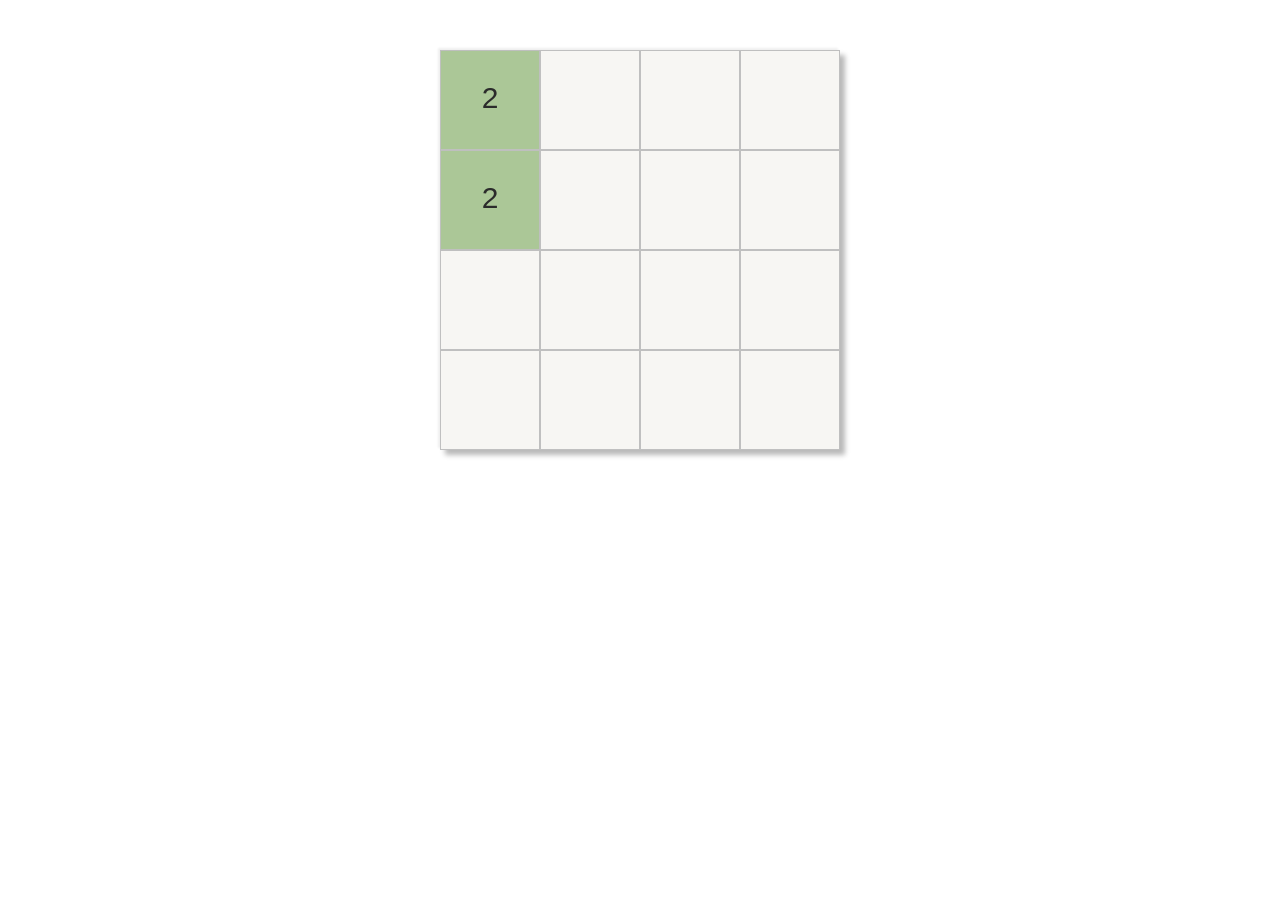
==== 2048.html @ 34d91e80 "2048" ====
<!DOCTYPE html>
<html lang="en">
<head>
    <meta charset="UTF-8">
    <title>2048</title>
    <link rel="stylesheet" href="css/2048.css">
</head>
<body>
    <canvas id="2048" width="400px" height="400px"></canvas>
    <script type="text/javascript" src="js/2048.js"></script>
<div></div>
</body>
</html>
---- css/2048.css ----
canvas{
    display: block;
    margin:50px auto;
    box-shadow:-2px -2px 2px #efefef,5px 5px 5px #b9b9b9;
}
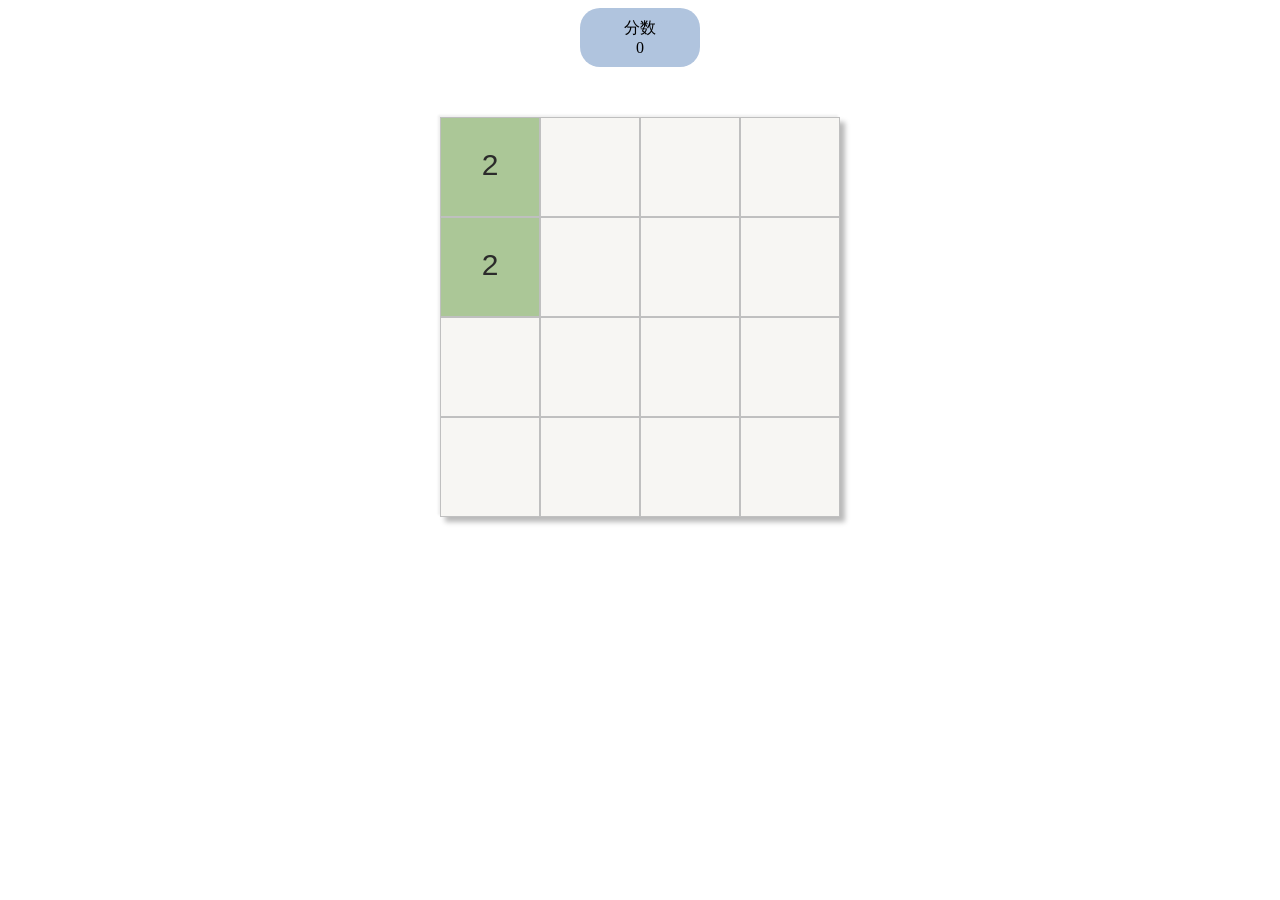
==== commit ae1a6a48: "v1.0" ====
--- a/2048.html
+++ b/2048.html
@@ -6,8 +6,8 @@
     <link rel="stylesheet" href="css/2048.css">
 </head>
 <body>
+    <div class="socer"><p>分数</p><p id="socer">0</p></div>
     <canvas id="2048" width="400px" height="400px"></canvas>
     <script type="text/javascript" src="js/2048.js"></script>
-<div></div>
 </body>
 </html>
--- a/css/2048.css
+++ b/css/2048.css
@@ -2,4 +2,17 @@
     display: block;
     margin:50px auto;
     box-shadow:-2px -2px 2px #efefef,5px 5px 5px #b9b9b9;
+}
+p{
+    border: 0;
+    margin: 0;
+}
+div{
+    padding: 10px;
+    width: 100px;
+    background-color:#b0c4de;
+    margin:0 auto;
+    color: #000000;
+    text-align:center;
+    border-radius: 20px;
 }
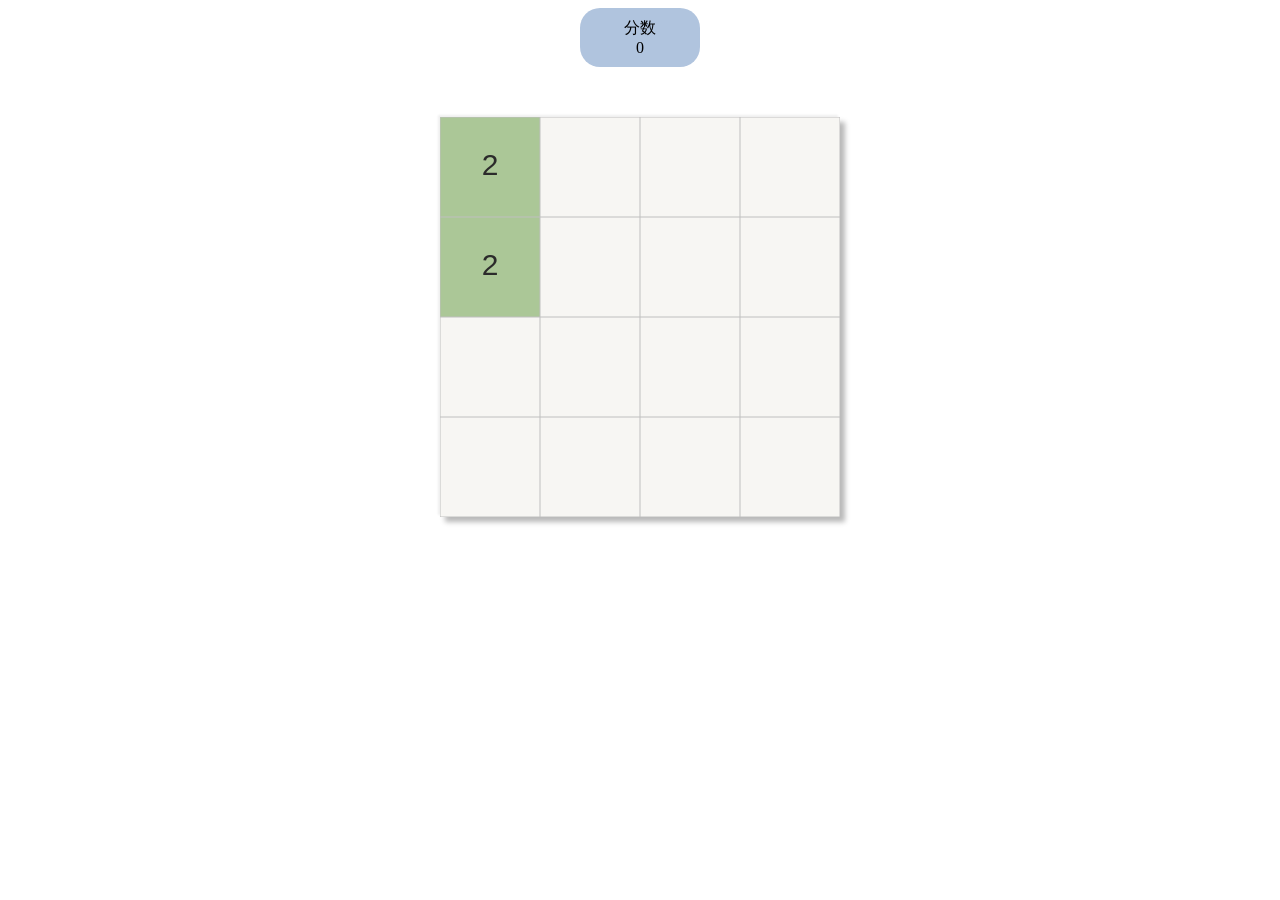
==== commit e4eb3aa5: "Scope game styles to prevent browser overlay interference" ====
--- a/2048.html
+++ b/2048.html
@@ -3,11 +3,11 @@
 <head>
     <meta charset="UTF-8">
     <title>2048</title>
-    <link rel="stylesheet" href="css/2048.css">
+    <link rel="stylesheet" href="css/2048.css?v=2">
 </head>
 <body>
     <div class="socer"><p>分数</p><p id="socer">0</p></div>
     <canvas id="2048" width="400px" height="400px"></canvas>
     <script type="text/javascript" src="js/2048.js"></script>
 </body>
-</html>+</html>
--- a/css/2048.css
+++ b/css/2048.css
@@ -1,13 +1,13 @@
-canvas{
+canvas[id="2048"]{
     display: block;
     margin:50px auto;
     box-shadow:-2px -2px 2px #efefef,5px 5px 5px #b9b9b9;
 }
-p{
+.socer p{
     border: 0;
     margin: 0;
 }
-div{
+.socer{
     padding: 10px;
     width: 100px;
     background-color:#b0c4de;
@@ -15,4 +15,4 @@
     color: #000000;
     text-align:center;
     border-radius: 20px;
-}+}
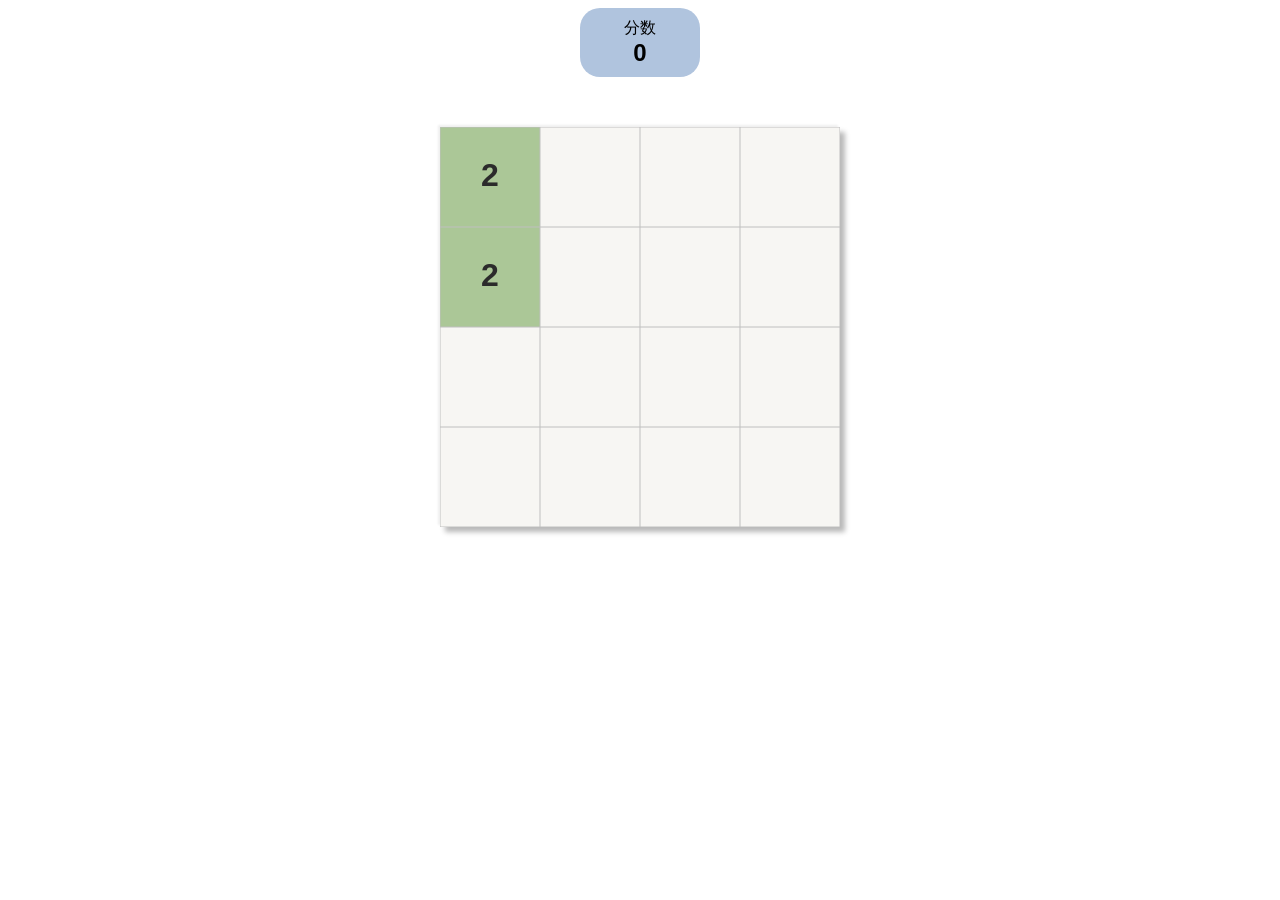
==== commit 7c240fdd: "Add animated tile slides, merge bursts, and score feedback" ====
--- a/2048.html
+++ b/2048.html
@@ -3,11 +3,11 @@
 <head>
     <meta charset="UTF-8">
     <title>2048</title>
-    <link rel="stylesheet" href="css/2048.css?v=2">
+    <link rel="stylesheet" href="css/2048.css?v=3">
 </head>
 <body>
     <div class="socer"><p>分数</p><p id="socer">0</p></div>
     <canvas id="2048" width="400px" height="400px"></canvas>
-    <script type="text/javascript" src="js/2048.js"></script>
+    <script type="text/javascript" src="js/2048.js?v=3"></script>
 </body>
 </html>
--- a/css/2048.css
+++ b/css/2048.css
@@ -8,6 +8,7 @@
     margin: 0;
 }
 .socer{
+    position: relative;
     padding: 10px;
     width: 100px;
     background-color:#b0c4de;
@@ -16,3 +17,24 @@
     text-align:center;
     border-radius: 20px;
 }
+
+.socer #socer {
+    font: bold 24px Arial, sans-serif;
+}
+.socer .score-gain {
+    position: absolute;
+    left: 50%;
+    top: 24px;
+    pointer-events: none;
+    color: #397457;
+    font: bold 24px Arial, sans-serif;
+    animation: score-rise 650ms ease-out forwards;
+}
+@keyframes score-rise {
+    0% { opacity: 1; transform: translate(-50%, 0) scale(0.8); }
+    25% { opacity: 1; transform: translate(-50%, -18px) scale(1.15); }
+    100% { opacity: 0; transform: translate(-50%, -65px) scale(1); }
+}
+@media (prefers-reduced-motion: reduce) {
+    .socer .score-gain { animation: none; display: none; }
+}
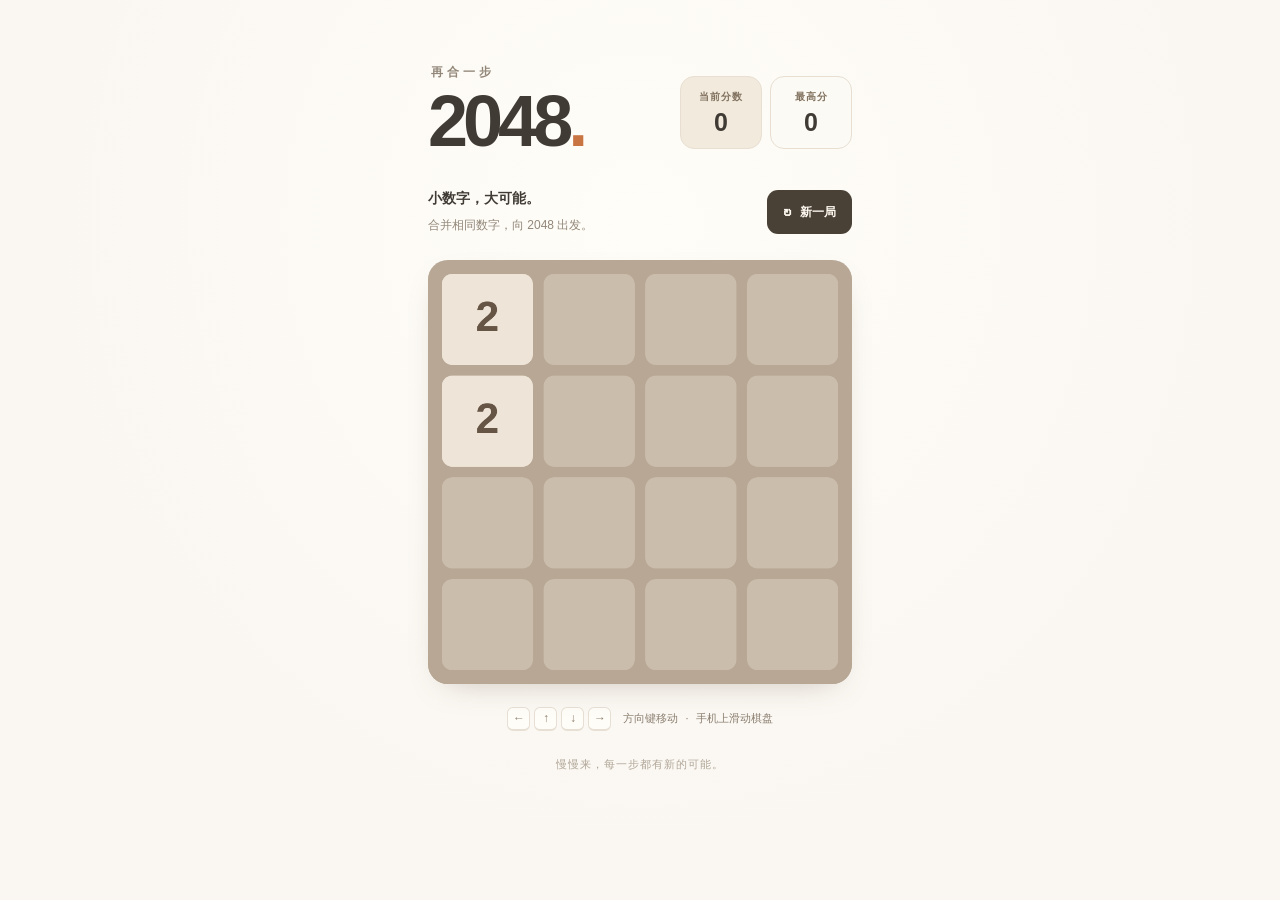
==== commit 9a08a7bb: "Refresh 2048 with a warm responsive UI and restart controls" ====
--- a/2048.html
+++ b/2048.html
@@ -1,13 +1,49 @@
 <!DOCTYPE html>
-<html lang="en">
+<html lang="zh-CN">
 <head>
     <meta charset="UTF-8">
-    <title>2048</title>
-    <link rel="stylesheet" href="css/2048.css?v=3">
+    <meta name="viewport" content="width=device-width, initial-scale=1">
+    <meta name="theme-color" content="#faf7f2">
+    <title>2048 · 再合一步</title>
+    <link rel="stylesheet" href="css/2048.css?v=4">
 </head>
-<body>
-    <div class="socer"><p>分数</p><p id="socer">0</p></div>
-    <canvas id="2048" width="400px" height="400px"></canvas>
-    <script type="text/javascript" src="js/2048.js?v=3"></script>
+<body class="game-page">
+    <main class="game-shell">
+        <header class="game-header">
+            <div class="game-brand">
+                <p class="game-eyebrow">再合一步</p>
+                <h1>2048<span class="title-dot" aria-hidden="true">.</span></h1>
+            </div>
+            <div class="game-scores" aria-label="游戏分数">
+                <div class="score-card socer">
+                    <p class="score-label">当前分数</p>
+                    <p id="socer" aria-live="polite" aria-atomic="true">0</p>
+                </div>
+                <div class="score-card score-best">
+                    <p class="score-label">最高分</p>
+                    <p id="best-score">0</p>
+                </div>
+            </div>
+        </header>
+        <div class="game-toolbar">
+            <p>小数字，大可能。<br><span>合并相同数字，向 2048 出发。</span></p>
+            <button id="new-game" class="restart-button" type="button"><span aria-hidden="true">↻</span> 新一局</button>
+        </div>
+        <section class="game-board" aria-label="2048 棋盘">
+            <canvas id="2048" width="800" height="800" tabindex="0" aria-label="使用方向键或滑动棋盘移动数字">浏览器需要支持 Canvas 才能玩此游戏。</canvas>
+            <div id="game-over" class="game-over" hidden role="status">
+                <span class="game-over-mark" aria-hidden="true">↻</span>
+                <h2>这局很棒。</h2>
+                <p>棋盘满了，再来一次？</p>
+                <button id="play-again" class="restart-button" type="button">再玩一局</button>
+            </div>
+        </section>
+        <div class="game-help">
+            <div class="key-hint" aria-hidden="true"><kbd>←</kbd><kbd>↑</kbd><kbd>↓</kbd><kbd>→</kbd></div>
+            <p>方向键移动<span class="help-divider">·</span>手机上滑动棋盘</p>
+        </div>
+        <footer class="game-footer">慢慢来，每一步都有新的可能。</footer>
+    </main>
+    <script src="js/2048.js?v=4"></script>
 </body>
 </html>
--- a/css/2048.css
+++ b/css/2048.css
@@ -1,40 +1,84 @@
-canvas[id="2048"]{
-    display: block;
-    margin:50px auto;
-    box-shadow:-2px -2px 2px #efefef,5px 5px 5px #b9b9b9;
+:root {
+    color-scheme: light;
+    --ink: #403b35;
+    --muted: #928779;
+    --accent: #c97443;
 }
-.socer p{
-    border: 0;
+.game-page {
     margin: 0;
+    min-height: 100vh;
+    background: radial-gradient(ellipse at 50% 25%, #fffdf8 0%, #faf7f2 65%);
+    color: var(--ink);
+    font-family: -apple-system, BlinkMacSystemFont, "Segoe UI", "PingFang SC", "Microsoft YaHei", sans-serif;
+    -webkit-font-smoothing: antialiased;
 }
-.socer{
-    position: relative;
-    padding: 10px;
-    width: 100px;
-    background-color:#b0c4de;
-    margin:0 auto;
-    color: #000000;
-    text-align:center;
-    border-radius: 20px;
+.game-shell {
+    box-sizing: border-box;
+    width: min(100%, 472px);
+    margin: 0 auto;
+    padding: 64px 24px 28px;
 }
-
-.socer #socer {
-    font: bold 24px Arial, sans-serif;
-}
-.socer .score-gain {
-    position: absolute;
-    left: 50%;
-    top: 24px;
-    pointer-events: none;
-    color: #397457;
-    font: bold 24px Arial, sans-serif;
-    animation: score-rise 650ms ease-out forwards;
-}
+.game-header { display: flex; align-items: center; justify-content: space-between; gap: 16px; }
+.game-brand .game-eyebrow { margin: 0 0 2px 3px; font-size: 12px; font-weight: 600; letter-spacing: 4px; color: var(--muted); }
+.game-brand h1 { margin: 0; font-size: 72px; line-height: 1.08; font-weight: 800; letter-spacing: -5px; font-variant-numeric: tabular-nums; }
+.game-brand .title-dot { color: var(--accent); }
+.game-scores { display: flex; gap: 8px; }
+.game-scores .score-card { position: relative; box-sizing: border-box; min-width: 82px; padding: 13px 12px 12px; border: 1px solid #e8dfd2; border-radius: 14px; background: #f1eadd; text-align: center; }
+.game-scores .score-best { background: #fcfaf5; }
+.game-scores .score-label { margin: 0 0 5px; color: #81715e; font-size: 10px; letter-spacing: 1px; font-weight: 600; }
+.game-scores #socer, .game-scores #best-score { margin: 0; font-size: 25px; line-height: 1.1; font-weight: 750; font-variant-numeric: tabular-nums; }
+.game-toolbar { display: flex; align-items: center; justify-content: space-between; gap: 16px; margin: 25px 0 22px; }
+.game-toolbar p { margin: 0; font-size: 14px; font-weight: 600; line-height: 1.85; }
+.game-toolbar p span { color: var(--muted); font-size: 12px; font-weight: 400; }
+.game-shell .restart-button { border: 0; border-radius: 11px; background: #494036; color: #fffaf2; padding: 12px 16px; font: inherit; font-size: 12px; font-weight: 600; cursor: pointer; white-space: nowrap; transition: background 150ms, transform 150ms; }
+.game-shell .restart-button span { display: inline-block; margin-right: 5px; font-size: 17px; vertical-align: -1px; }
+.game-shell .restart-button:hover { background: #6b5240; transform: translateY(-1px); }
+.game-shell .restart-button:active { transform: scale(.96); }
+.game-shell .restart-button:focus-visible { outline: 3px solid #db9e6a; outline-offset: 4px; }
+.game-board { position: relative; border-radius: 20px; background: #b7a794; box-shadow: 0 12px 34px -18px #68503c66, 0 1px 0 #fff inset; }
+.game-board canvas[id="2048"] { display: block; width: 100%; height: auto; aspect-ratio: 1; border-radius: 20px; touch-action: none; }
+.game-board canvas:focus-visible { outline: 3px solid #db9e6a; outline-offset: 5px; }
+.game-board .game-over { position: absolute; inset: 0; display: flex; flex-direction: column; align-items: center; justify-content: center; border-radius: inherit; background: #faf7f2e8; backdrop-filter: blur(5px); text-align: center; }
+.game-board .game-over[hidden] { display: none; }
+.game-over .game-over-mark { color: var(--accent); font-size: 40px; }
+.game-over h2 { margin: 10px 0; font-size: 29px; letter-spacing: -1px; }
+.game-over p { margin: 0 0 22px; color: #81715e; font-size: 14px; }
+.game-help { display: flex; align-items: center; justify-content: center; gap: 12px; margin-top: 23px; }
+.game-help .key-hint { display: flex; gap: 4px; }
+.game-help kbd { display: grid; place-items: center; box-sizing: border-box; width: 23px; height: 24px; border: 1px solid #e7dfd4; border-bottom-width: 2px; border-radius: 6px; background: #fffdf8; font-family: inherit; font-size: 12px; color: #8f8171; }
+.game-help p { margin: 0; color: #8b7f70; font-size: 11px; }
+.game-help .help-divider { padding: 0 7px; }
+.game-footer { margin-top: 26px; text-align: center; font-size: 11px; letter-spacing: 1px; color: #b1a698; }
+.socer .score-gain { position: absolute; left: 50%; top: 30px; pointer-events: none; color: var(--accent); font-size: 23px; font-weight: 750; animation: score-rise 650ms ease-out forwards; }
 @keyframes score-rise {
-    0% { opacity: 1; transform: translate(-50%, 0) scale(0.8); }
+    0% { opacity: 1; transform: translate(-50%, 0) scale(.8); }
     25% { opacity: 1; transform: translate(-50%, -18px) scale(1.15); }
     100% { opacity: 0; transform: translate(-50%, -65px) scale(1); }
 }
+@media (max-width: 420px) {
+    .game-shell { padding: 30px 20px 24px; }
+    .game-brand h1 { font-size: 60px; letter-spacing: -4px; }
+    .game-brand .game-eyebrow { font-size: 10px; letter-spacing: 3px; }
+    .game-scores { gap: 6px; }
+    .game-scores .score-card { min-width: 69px; padding: 11px 9px; }
+    .game-scores #socer, .game-scores #best-score { font-size: 22px; }
+    .game-toolbar { margin: 22px 0 19px; }
+    .game-toolbar p { font-size: 13px; }
+    .game-toolbar p span { font-size: 11px; }
+    .game-help { flex-direction: column; gap: 10px; }
+}
 @media (prefers-reduced-motion: reduce) {
     .socer .score-gain { animation: none; display: none; }
+    .game-shell .restart-button { transition: none; }
 }
+@media (max-width: 360px) {
+    .game-header { gap: 10px; }
+    .game-brand h1 { font-size: 52px; }
+    .game-scores .score-card { min-width: 62px; padding: 10px 6px; }
+    .game-scores #socer, .game-scores #best-score { font-size: 20px; }
+}
+@media (max-height: 800px) and (min-width: 421px) {
+    .game-shell { padding-top: 28px; }
+}
+
+.game-scores .score-long #socer, .game-scores .score-long #best-score { font-size: 15px; min-height: 25px; display: grid; place-items: center; }
